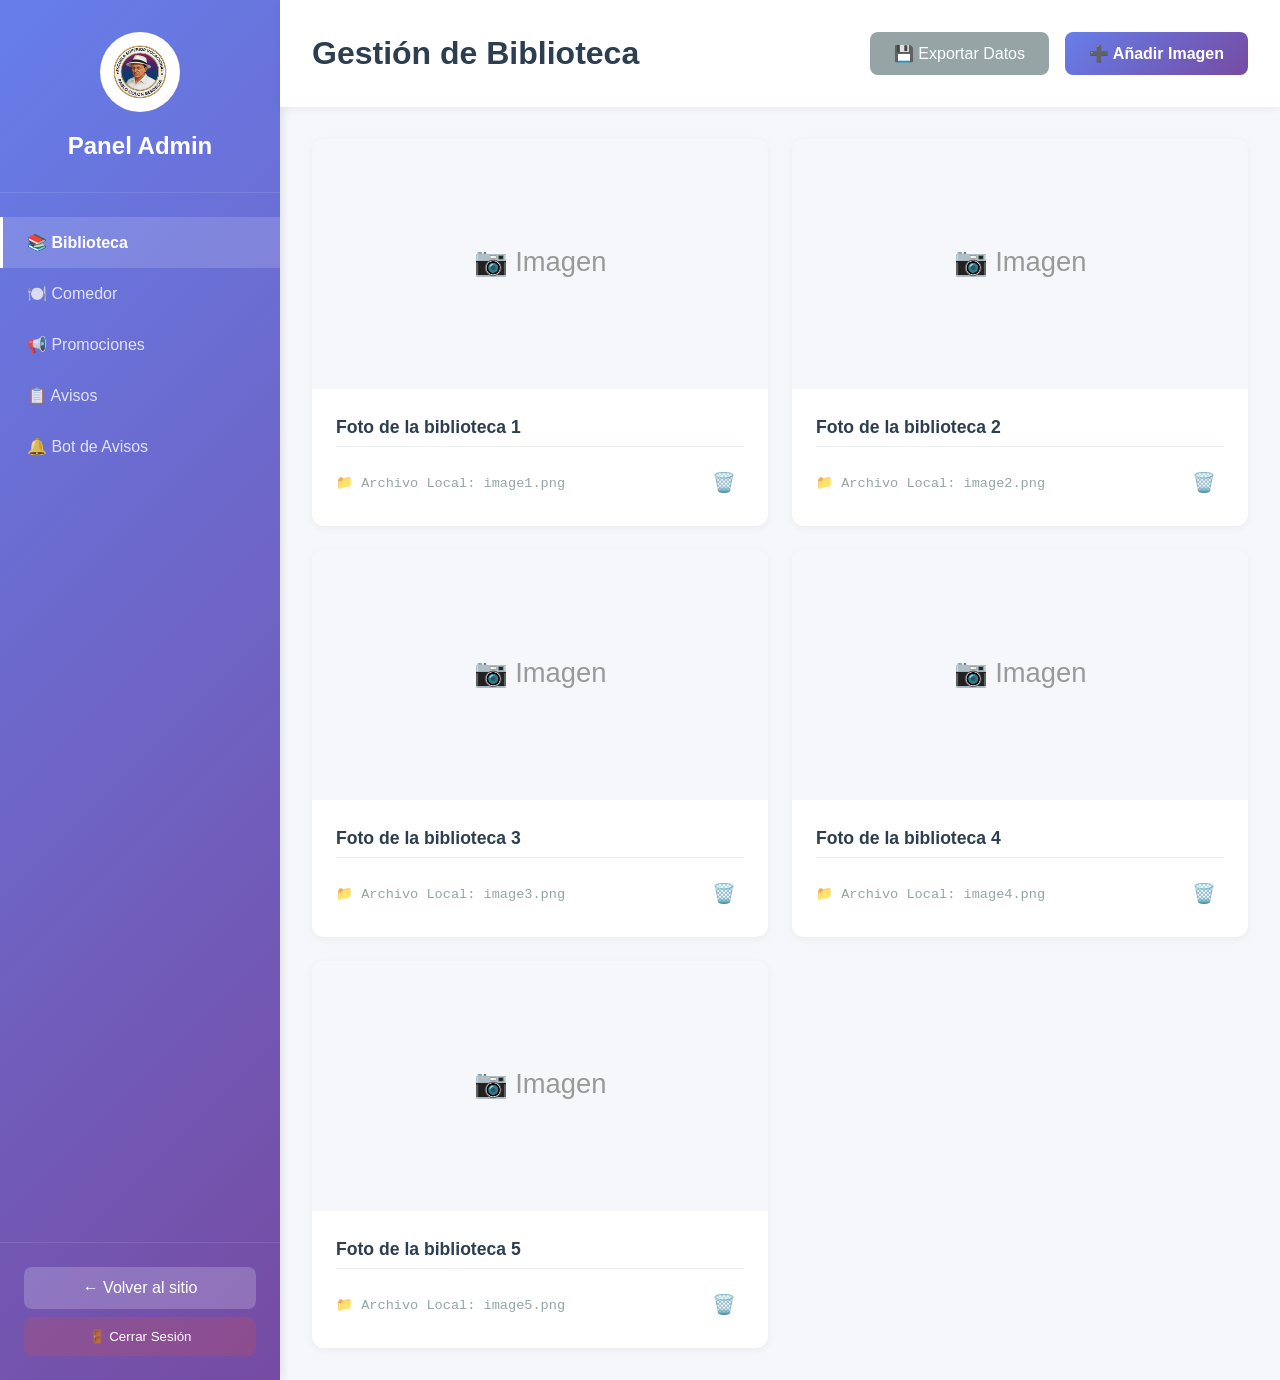
==== admin.html @ b967933d "Add files via upload" ====
<!DOCTYPE html>
<html lang="es">

<head>
  <meta charset="UTF-8">
  <meta name="viewport" content="width=device-width, initial-scale=1.0">
  <title>Dashboard Administrativo - PCB</title>
  <link rel="stylesheet" href="admin.css">
  <link rel="stylesheet" href="dark-mode-fix.css">
  <link rel="stylesheet" href="image-popup.css">
  <script src="js/crypto-utils.js"></script>
  <script src="js/jwt-simple.js"></script>
  <script src="js/auth-jwt.js"></script>
</head>

<body>
  <script>
    // Proteger página de admin con JWT
    (async function () {
      const isAuth = await AuthJWT.isAuthenticated();
      if (!isAuth) {
        window.location.href = 'login.html';
      }
    })();
  </script>

  <div class="admin-container">
    <!-- Sidebar -->
    <aside class="admin-sidebar">
      <div class="admin-logo">
        <img src="LOGO6.png" alt="Logo PCB">
        <h2>Panel Admin</h2>
      </div>
      <nav class="admin-nav">
        <button class="nav-btn active" data-section="biblioteca">
          📚 Biblioteca
        </button>
        <button class="nav-btn" data-section="comedor">
          🍽️ Comedor
        </button>
        <button class="nav-btn" data-section="promociones">
          📢 Promociones
        </button>
        <button class="nav-btn" data-section="avisos">
          📋 Avisos
        </button>
        <button class="nav-btn" data-section="bot">
          🔔 Bot de Avisos
        </button>
      </nav>
      <div class="admin-footer">
        <a href="index.html" class="btn-back">← Volver al sitio</a>
        <button onclick="AuthJWT.logout()" class="btn-back"
          style="margin-top: 0.5rem; background: rgba(231, 76, 60, 0.2); border: none; cursor: pointer; width: 100%;">
          🚪 Cerrar Sesión
        </button>
      </div>
    </aside>

    <!-- Main Content -->
    <main class="admin-main">
      <header class="admin-header">
        <h1 id="sectionTitle">Gestión de Biblioteca</h1>
        <div class="admin-actions">
          <button class="btn-secondary" id="btnExportData" title="Exportar datos a JSON">
            💾 Exportar Datos
          </button>
          <button class="btn-primary" id="btnEditMenu" style="display: none;">
            📝 Editar Menú
          </button>
          <button class="btn-primary" id="btnAddImage">
            ➕ Añadir Imagen
          </button>
        </div>
      </header>

      <!-- Content Area -->
      <div class="admin-content">
        <!-- Menu Editor (only for comedor section) -->
        <div class="menu-editor-section" id="menuEditorSection" style="display: none;">
          <div class="upload-card">
            <h3>📝 Editar Menú del Día</h3>
            <form id="menuForm">
              <div class="menu-section">
                <h4>🌅 Desayuno</h4>
                <div class="form-group">
                  <label>Items del desayuno (uno por línea):</label>
                  <textarea id="desayunoItems" rows="5"
                    placeholder="Ej:&#10;Revoltillo&#10;Peras Frescas&#10;Melocotones&#10;Leche"></textarea>
                </div>
              </div>

              <div class="menu-section">
                <h4>🍽️ Almuerzo</h4>
                <div class="form-group">
                  <label>Items del almuerzo (uno por línea):</label>
                  <textarea id="almuerzoItems" rows="6"
                    placeholder="Ej:&#10;Arroz&#10;Habichuelas guisadas&#10;Carne de Cerdo&#10;Zanahoria&#10;Manzana&#10;Coctel de fruta"></textarea>
                </div>
              </div>

              <div class="form-actions">
                <button type="submit" class="btn-primary">💾 Guardar Menú</button>
                <button type="button" class="btn-secondary" id="btnCancelMenu">Cancelar</button>
              </div>
            </form>
          </div>
        </div>

        <!-- Upload Form -->
        <div class="upload-section" id="uploadSection" style="display: none;">
          <div class="upload-card">
            <h3>Subir Nueva Imagen</h3>

            <!-- Tabs para elegir método -->
            <div class="upload-tabs">
              <button type="button" class="tab-btn active" data-tab="file">📁 Subir Archivo</button>
              <button type="button" class="tab-btn" data-tab="url">🔗 URL Externa</button>
            </div>

            <form id="uploadForm">
              <!-- Tab: Subir Archivo -->
              <div class="tab-content active" id="tabFile">
                <div class="form-group">
                  <label for="imageFile">Seleccionar Imagen:</label>
                  <input type="file" id="imageFile" accept="image/*">
                  <div class="file-preview" id="filePreview"></div>
                  <p class="help-text">⚠️ Nota: Para usar en GitHub, debes copiar manualmente la imagen a la carpeta
                    correspondiente o usar URL externa.</p>
                </div>
              </div>

              <!-- Tab: URL Externa -->
              <div class="tab-content" id="tabUrl" style="display: none;">
                <div class="form-group">
                  <label for="imageUrl">URL de la Imagen:</label>
                  <input type="url" id="imageUrl" placeholder="https://ejemplo.com/imagen.jpg">
                  <p class="help-text">
                    💡 Puedes usar servicios como:
                    <br>• <a href="https://imgur.com" target="_blank">Imgur</a> (recomendado)
                    <br>• <a href="https://postimages.org" target="_blank">PostImages</a>
                    <br>• Google Drive (asegúrate de que sea público)
                  </p>
                  <div class="url-preview" id="urlPreview"></div>
                </div>
              </div>

              <div class="form-group">
                <label for="imageTitle">Título (opcional):</label>
                <input type="text" id="imageTitle" placeholder="Ej: Inscripción Abierta 2026">
              </div>
              <div class="form-group">
                <label for="imageDescription">Descripción (opcional):</label>
                <textarea id="imageDescription" rows="3"
                  placeholder="Ej: ¡Únete a nuestra familia educativa!"></textarea>
              </div>
              <div class="form-actions">
                <button type="submit" class="btn-primary">Guardar Imagen</button>
                <button type="button" class="btn-secondary" id="btnCancelUpload">Cancelar</button>
              </div>
            </form>
          </div>
        </div>

        <!-- Bot Configuration (only for bot section) -->
        <div class="bot-config-section" id="botConfigSection" style="display: none;">
          <div class="upload-card">
            <h3>🔔 Configuración del Bot de Avisos</h3>
            <p style="margin-bottom: 1.5rem; color: #7f8c8d;">
              Selecciona los avisos y promociones que quieres mostrar en el bot flotante del sitio web.
            </p>
            <div id="botItemsList">
              <!-- Items will be loaded here -->
            </div>
            <div class="form-actions" style="margin-top: 1.5rem;">
              <button type="button" class="btn-primary" id="btnSaveBotConfig">💾 Guardar Configuración</button>
            </div>
          </div>
        </div>

        <!-- Gallery Grid -->
        <div class="gallery-grid" id="galleryGrid">
          <!-- Images will be loaded here dynamically -->
        </div>

        <!-- Empty State -->
        <div class="empty-state" id="emptyState" style="display: none;">
          <div class="empty-icon">📸</div>
          <h3>No hay imágenes</h3>
          <p>Añade tu primera imagen usando el botón de arriba</p>
        </div>
      </div>
    </main>
  </div>

  <!-- Delete Confirmation Modal -->
  <div class="modal" id="deleteModal">
    <div class="modal-content">
      <h3>⚠️ Confirmar Eliminación</h3>
      <p>¿Estás seguro de que deseas eliminar esta imagen?</p>
      <p class="modal-warning">Esta acción no se puede deshacer.</p>
      <div class="modal-actions">
        <button class="btn-danger" id="btnConfirmDelete">Eliminar</button>
        <button class="btn-secondary" id="btnCancelDelete">Cancelar</button>
      </div>
    </div>
  </div>

  <script src="image-popup.js"></script>
  <script src="admin.js"></script>
  <script>
    // Initialize image popup for gallery items after they are rendered
    // This will be called after renderGallery() in admin.js
    window.addEventListener('DOMContentLoaded', function () {
      // Create a MutationObserver to watch for changes in the gallery
      const galleryGrid = document.getElementById('galleryGrid');

      if (galleryGrid) {
        const observer = new MutationObserver(function (mutations) {
          // Re-initialize popup for gallery items whenever the gallery changes
          setTimeout(() => {
            if (window.imagePopup && window.imagePopup.init) {
              window.imagePopup.init('.gallery-item', '.gallery-item-image');
            }
          }, 100);
        });

        observer.observe(galleryGrid, {
          childList: true,
          subtree: true
        });

        // Initial initialization
        setTimeout(() => {
          if (window.imagePopup && window.imagePopup.init) {
            window.imagePopup.init('.gallery-item', '.gallery-item-image');
          }
        }, 500);
      }
    });
  </script>
</body>

</html>
---- admin.css ----
* {
  margin: 0;
  padding: 0;
  box-sizing: border-box;
}

body {
  font-family: -apple-system, BlinkMacSystemFont, 'Segoe UI', Roboto, Oxygen, Ubuntu, Cantarell, sans-serif;
  background: #f5f7fa;
  color: #2c3e50;
}

/* Upload Tabs */
.upload-tabs {
  display: flex;
  gap: 0.5rem;
  margin-bottom: 1.5rem;
  border-bottom: 2px solid #e0e0e0;
}

.tab-btn {
  flex: 1;
  padding: 0.75rem 1rem;
  background: transparent;
  border: none;
  border-bottom: 3px solid transparent;
  color: #666;
  font-size: 0.95rem;
  font-weight: 500;
  cursor: pointer;
  transition: all 0.3s ease;
}

.tab-btn:hover {
  color: #667eea;
  background: rgba(102, 126, 234, 0.05);
}

.tab-btn.active {
  color: #667eea;
  border-bottom-color: #667eea;
  background: rgba(102, 126, 234, 0.1);
}

.tab-content {
  display: none;
}

.tab-content.active {
  display: block;
}

.help-text {
  font-size: 0.85rem;
  color: #666;
  margin-top: 0.5rem;
  line-height: 1.5;
}

.help-text a {
  color: #667eea;
  text-decoration: none;
}

.help-text a:hover {
  text-decoration: underline;
}

.url-preview {
  margin-top: 1rem;
  padding: 1rem;
  background: #f8f9fa;
  border-radius: 8px;
  text-align: center;
}

.url-preview img {
  max-width: 100%;
  max-height: 300px;
  border-radius: 8px;
  box-shadow: 0 2px 8px rgba(0,0,0,0.1);
}

.admin-container {
  display: flex;
  min-height: 100vh;
}

/* Sidebar */
.admin-sidebar {
  width: 280px;
  background: linear-gradient(135deg, #667eea 0%, #764ba2 100%);
  color: white;
  display: flex;
  flex-direction: column;
  box-shadow: 2px 0 10px rgba(0,0,0,0.1);
}

.admin-logo {
  padding: 2rem 1.5rem;
  text-align: center;
  border-bottom: 1px solid rgba(255,255,255,0.1);
}

.admin-logo img {
  width: 80px;
  height: 80px;
  border-radius: 50%;
  margin-bottom: 1rem;
  background: white;
  padding: 0.5rem;
}

.admin-logo h2 {
  font-size: 1.5rem;
  font-weight: 600;
}

.admin-nav {
  flex: 1;
  padding: 1.5rem 0;
}

.nav-btn {
  width: 100%;
  padding: 1rem 1.5rem;
  background: transparent;
  border: none;
  color: rgba(255,255,255,0.8);
  font-size: 1rem;
  text-align: left;
  cursor: pointer;
  transition: all 0.3s ease;
  border-left: 3px solid transparent;
}

.nav-btn:hover {
  background: rgba(255,255,255,0.1);
  color: white;
}

.nav-btn.active {
  background: rgba(255,255,255,0.15);
  color: white;
  border-left-color: white;
  font-weight: 600;
}

.admin-footer {
  padding: 1.5rem;
  border-top: 1px solid rgba(255,255,255,0.1);
}

.btn-back {
  display: block;
  padding: 0.75rem;
  background: rgba(255,255,255,0.2);
  color: white;
  text-decoration: none;
  text-align: center;
  border-radius: 8px;
  transition: all 0.3s ease;
}

.btn-back:hover {
  background: rgba(255,255,255,0.3);
}

/* Main Content */
.admin-main {
  flex: 1;
  display: flex;
  flex-direction: column;
}

.admin-header {
  background: white;
  padding: 2rem;
  box-shadow: 0 2px 10px rgba(0,0,0,0.05);
  display: flex;
  justify-content: space-between;
  align-items: center;
}

.admin-header h1 {
  font-size: 2rem;
  color: #2c3e50;
}

.admin-actions {
  display: flex;
  gap: 1rem;
}

.btn-primary {
  padding: 0.75rem 1.5rem;
  background: linear-gradient(135deg, #667eea 0%, #764ba2 100%);
  color: white;
  border: none;
  border-radius: 8px;
  font-size: 1rem;
  cursor: pointer;
  transition: all 0.3s ease;
  font-weight: 600;
}

.btn-primary:hover {
  transform: translateY(-2px);
  box-shadow: 0 5px 15px rgba(102, 126, 234, 0.4);
}

.btn-secondary {
  padding: 0.75rem 1.5rem;
  background: #95a5a6;
  color: white;
  border: none;
  border-radius: 8px;
  font-size: 1rem;
  cursor: pointer;
  transition: all 0.3s ease;
}

.btn-secondary:hover {
  background: #7f8c8d;
}

.btn-danger {
  padding: 0.75rem 1.5rem;
  background: #e74c3c;
  color: white;
  border: none;
  border-radius: 8px;
  font-size: 1rem;
  cursor: pointer;
  transition: all 0.3s ease;
}

.btn-danger:hover {
  background: #c0392b;
}

/* Content Area */
.admin-content {
  flex: 1;
  padding: 2rem;
  overflow-y: auto;
}

/* Upload Section */
.upload-section,
.menu-editor-section {
  margin-bottom: 2rem;
}

.upload-card {
  background: white;
  padding: 2rem;
  border-radius: 12px;
  box-shadow: 0 2px 10px rgba(0,0,0,0.05);
}

.upload-card h3 {
  margin-bottom: 1.5rem;
  color: #2c3e50;
}

.upload-card h4 {
  margin-top: 1.5rem;
  margin-bottom: 1rem;
  color: #667eea;
  font-size: 1.2rem;
}

.menu-section {
  margin-bottom: 2rem;
  padding: 1.5rem;
  background: #f8f9fa;
  border-radius: 8px;
  border-left: 4px solid #667eea;
}

.form-group {
  margin-bottom: 1.5rem;
}

.form-group label {
  display: block;
  margin-bottom: 0.5rem;
  font-weight: 600;
  color: #2c3e50;
}

.form-group input[type="file"] {
  width: 100%;
  padding: 0.75rem;
  border: 2px dashed #ddd;
  border-radius: 8px;
  cursor: pointer;
}

.form-group input[type="text"],
.form-group textarea {
  width: 100%;
  padding: 0.75rem;
  border: 1px solid #ddd;
  border-radius: 8px;
  font-size: 1rem;
  font-family: inherit;
}

.form-group input:focus,
.form-group textarea:focus {
  outline: none;
  border-color: #667eea;
}

.file-preview {
  margin-top: 1rem;
}

.file-preview img {
  max-width: 300px;
  max-height: 300px;
  border-radius: 8px;
  box-shadow: 0 2px 10px rgba(0,0,0,0.1);
}

.form-actions {
  display: flex;
  gap: 1rem;
  margin-top: 2rem;
}

/* Gallery Grid */
.gallery-grid {
  display: grid;
  grid-template-columns: repeat(auto-fill, minmax(300px, 1fr));
  gap: 1.5rem;
}

.gallery-item {
  background: white;
  border-radius: 12px;
  overflow: hidden;
  box-shadow: 0 2px 10px rgba(0,0,0,0.05);
  transition: all 0.3s ease;
}

.gallery-item:hover {
  transform: translateY(-5px);
  box-shadow: 0 5px 20px rgba(0,0,0,0.1);
}

.gallery-item-image {
  width: 100%;
  height: 250px;
  object-fit: cover;
  background: #f5f7fa;
}

.gallery-item-content {
  padding: 1.5rem;
}

.gallery-item-title {
  font-size: 1.1rem;
  font-weight: 600;
  color: #2c3e50;
  margin-bottom: 0.5rem;
}

.gallery-item-description {
  color: #7f8c8d;
  font-size: 0.9rem;
  margin-bottom: 1rem;
}

.gallery-item-meta {
  display: flex;
  justify-content: space-between;
  align-items: center;
  padding-top: 1rem;
  border-top: 1px solid #ecf0f1;
}

.gallery-item-filename {
  font-size: 0.85rem;
  color: #95a5a6;
  font-family: monospace;
}

.gallery-item-actions {
  display: flex;
  gap: 0.5rem;
}

.btn-icon {
  padding: 0.5rem;
  background: transparent;
  border: none;
  cursor: pointer;
  font-size: 1.2rem;
  border-radius: 6px;
  transition: all 0.3s ease;
}

.btn-icon:hover {
  background: #ecf0f1;
}

.btn-icon.delete:hover {
  background: #fee;
  color: #e74c3c;
}

/* Empty State */
.empty-state {
  text-align: center;
  padding: 4rem 2rem;
}

.empty-icon {
  font-size: 5rem;
  margin-bottom: 1rem;
  opacity: 0.5;
}

.empty-state h3 {
  color: #7f8c8d;
  margin-bottom: 0.5rem;
}

.empty-state p {
  color: #95a5a6;
}

/* Modal */
.modal {
  display: none;
  position: fixed;
  top: 0;
  left: 0;
  width: 100%;
  height: 100%;
  background: rgba(0,0,0,0.5);
  z-index: 1000;
  align-items: center;
  justify-content: center;
}

.modal.active {
  display: flex;
}

.modal-content {
  background: white;
  padding: 2rem;
  border-radius: 12px;
  max-width: 500px;
  width: 90%;
  box-shadow: 0 10px 40px rgba(0,0,0,0.2);
}

.modal-content h3 {
  margin-bottom: 1rem;
  color: #2c3e50;
}

.modal-content p {
  margin-bottom: 1rem;
  color: #7f8c8d;
}

.modal-warning {
  color: #e74c3c;
  font-weight: 600;
}

.modal-actions {
  display: flex;
  gap: 1rem;
  margin-top: 2rem;
}

/* Bot Configuration */
.bot-config-section {
  margin-bottom: 2rem;
}

.bot-item {
  display: flex;
  align-items: center;
  padding: 1rem;
  background: #f8f9fa;
  border-radius: 10px;
  margin-bottom: 1rem;
  transition: all 0.3s ease;
}

.bot-item:hover {
  background: #e9ecef;
}

.bot-item-checkbox {
  margin-right: 1rem;
  width: 20px;
  height: 20px;
  cursor: pointer;
}

.bot-item-preview {
  width: 80px;
  height: 80px;
  object-fit: cover;
  border-radius: 8px;
  margin-right: 1rem;
}

.bot-item-info {
  flex: 1;
}

.bot-item-info h4 {
  margin: 0 0 0.25rem 0;
  color: #2c3e50;
}

.bot-item-info p {
  margin: 0;
  color: #7f8c8d;
  font-size: 0.85rem;
}

/* Responsive */
@media (max-width: 768px) {
  .admin-container {
    flex-direction: column;
  }

  .admin-sidebar {
    width: 100%;
  }

  .admin-header {
    flex-direction: column;
    gap: 1rem;
    align-items: flex-start;
  }

  .gallery-grid {
    grid-template-columns: 1fr;
  }
}
---- dark-mode-fix.css ----
/* =========================================
   DARK MODE FUTURISTA - ARCHIVO STANDALONE
   Importar este archivo DESPUÉS de styles.css
   ========================================= */

/* === PALETA DARK TECH FUTURISTA === */
body.dark-mode {
    --primary: #38BDF8 !important;
    --primary-light: #0EA5E9 !important;
    --accent: #A855F7 !important;
    --bg: #0B1220 !important;
    --bg-alt: #0F172A !important;
    --card: #111827 !important;
    --text-main: #E5E7EB !important;
    --text-soft: #9CA3AF !important;
    --border-soft: #1F2933 !important;
    --border: #1F2933 !important;
    --gradient-1: linear-gradient(135deg, #38BDF8 0%, #A855F7 100%) !important;
    --gradient-2: linear-gradient(135deg, #A855F7 0%, #EF4444 100%) !important;
    --gradient-3: linear-gradient(135deg, #0EA5E9 0%, #38BDF8 100%) !important;
    --accent-pink: #A855F7 !important;
    --accent-cyan: #38BDF8 !important;
    --success: #22C55E !important;
    --warning: #FACC15 !important;
    --danger: #EF4444 !important;
    background: #0B1220;
    color: #E5E7EB;
}

/* === FIX HERO IMAGES === */
body.dark-mode .hero {
    background: linear-gradient(135deg, rgba(11, 18, 32, 0.85) 0%, rgba(15, 23, 42, 0.85) 100%),
        url('images14.jpeg') center center no-repeat !important;
    background-size: cover !important;
    background-attachment: scroll !important;
    background-position: center center !important;
}

body.dark-mode .hero::before {
    opacity: 0.2 !important;
}

body.dark-mode .hero img {
    opacity: 0.9 !important;
    filter: brightness(0.95) contrast(1.1) !important;
    transition: all 0.3s ease;
}

body.dark-mode .hero img:hover {
    opacity: 1 !important;
    filter: brightness(1) contrast(1.15) !important;
}

/* === HEADER === */
body.dark-mode .site-header {
    background: rgba(11, 18, 32, 0.95) !important;
    border-bottom: 1px solid var(--border-soft) !important;
    box-shadow: 0 2px 20px rgba(56, 189, 248, 0.1) !important;
    backdrop-filter: blur(10px);
}

body.dark-mode .site-header.scrolled {
    box-shadow: 0 4px 30px rgba(56, 189, 248, 0.15) !important;
}

body.dark-mode .logo-title,
body.dark-mode .logo-subtitle {
    color: var(--text-main) !important;
}

body.dark-mode .main-nav a {
    color: #ffffff !important;
    background: var(--primary) !important;
}

body.dark-mode .main-nav a:hover {
    color: #ffffff !important;
    background: var(--primary-light) !important;
    text-shadow: none !important;
    transform: translateY(-2px) !important;
}

/* Fix específico para asegurar visibilidad */
body.dark-mode .main-nav ul li a {
    color: #ffffff !important;
}

body.dark-mode .main-nav ul li a:hover {
    color: #ffffff !important;
    background: var(--primary-light) !important;
}

/* Dropdown menu en dark mode */
body.dark-mode .dropdown-menu {
    background: var(--card) !important;
    border: 1px solid var(--border-soft) !important;
}

body.dark-mode .dropdown-menu a {
    color: var(--text-main) !important;
    background: transparent !important;
}

body.dark-mode .dropdown-menu a:hover {
    background: var(--primary) !important;
    color: #ffffff !important;
}

/* === HERO CARDS === */
body.dark-mode .hero-card {
    background: rgba(17, 24, 39, 0.95) !important;
    backdrop-filter: blur(10px) !important;
    border: 1px solid rgba(56, 189, 248, 0.2) !important;
    box-shadow: 0 4px 20px rgba(0, 0, 0, 0.5) !important;
}

body.dark-mode .hero-card:hover {
    border-color: var(--primary) !important;
    box-shadow: 0 8px 30px rgba(56, 189, 248, 0.3) !important;
    transform: translateY(-5px) !important;
}

body.dark-mode .hero-card h2 {
    color: var(--primary) !important;
    text-shadow: 0 0 10px rgba(56, 189, 248, 0.3);
}

body.dark-mode .hero-card ul {
    color: var(--text-main) !important;
}

body.dark-mode .hero-card li {
    color: var(--text-main) !important;
    border-bottom-color: rgba(56, 189, 248, 0.1) !important;
}

body.dark-mode .hero-card p {
    color: var(--text-soft) !important;
}

body.dark-mode .hero-card .btn {
    margin-top: 1rem;
}

/* === BOTONES === */
body.dark-mode .btn-primary {
    background: var(--primary) !important;
    color: #ffffff !important;
    box-shadow: 0 4px 15px rgba(56, 189, 248, 0.3) !important;
}

body.dark-mode .btn-primary:hover {
    background: var(--primary-light) !important;
    color: #ffffff !important;
    box-shadow: 0 6px 20px rgba(56, 189, 248, 0.4) !important;
    transform: translateY(-2px) !important;
}

body.dark-mode .btn-secondary {
    background: transparent !important;
    color: var(--text-main) !important;
    border: 1px solid var(--border-soft) !important;
}

body.dark-mode .btn-secondary:hover {
    background: var(--card) !important;
    border-color: var(--primary) !important;
    color: var(--primary) !important;
}

/* === CARDS === */
body.dark-mode .card,
body.dark-mode .service-card,
body.dark-mode .program-card,
body.dark-mode .resource-card {
    background: var(--card) !important;
    border: 1px solid var(--border-soft) !important;
    box-shadow: 0 4px 15px rgba(0, 0, 0, 0.2) !important;
}

body.dark-mode .card:hover,
body.dark-mode .service-card:hover,
body.dark-mode .program-card:hover {
    border-color: var(--primary) !important;
    box-shadow: 0 8px 25px rgba(56, 189, 248, 0.15) !important;
}

body.dark-mode .card h2,
body.dark-mode .card h3,
body.dark-mode .service-card h3 {
    color: var(--text-main) !important;
}

body.dark-mode .card p,
body.dark-mode .service-card p {
    color: var(--text-soft) !important;
}

/* === INPUTS === */
body.dark-mode input,
body.dark-mode textarea,
body.dark-mode select {
    background: rgba(255, 255, 255, 0.05) !important;
    border: 1px solid var(--border-soft) !important;
    color: var(--text-main) !important;
}

body.dark-mode input:focus,
body.dark-mode textarea:focus,
body.dark-mode select:focus {
    border-color: var(--primary) !important;
    box-shadow: 0 0 15px rgba(56, 189, 248, 0.2) !important;
    background: rgba(255, 255, 255, 0.08) !important;
}

body.dark-mode input::placeholder,
body.dark-mode textarea::placeholder {
    color: var(--text-soft) !important;
    opacity: 0.6;
}

/* === SIDEBAR === */
body.dark-mode .sidebar-menu {
    background: var(--bg-alt) !important;
    border-left: 1px solid var(--border-soft) !important;
    box-shadow: -4px 0 20px rgba(0, 0, 0, 0.3) !important;
}

body.dark-mode .sidebar-header {
    background: var(--card) !important;
    border-bottom: 1px solid var(--border-soft) !important;
    color: var(--text-main) !important;
}

body.dark-mode .sidebar-option {
    color: var(--text-main) !important;
    border-bottom: 1px solid var(--border-soft) !important;
}

body.dark-mode .sidebar-option:hover {
    background: var(--card) !important;
    color: var(--primary) !important;
}

/* === AI ASSISTANT BUTTON === */
body.dark-mode .ai-assistant-btn {
    background: linear-gradient(135deg, var(--primary) 0%, var(--accent) 100%) !important;
    box-shadow: 0 6px 25px rgba(168, 85, 247, 0.4) !important;
}

body.dark-mode .ai-assistant-btn:hover {
    box-shadow: 0 8px 35px rgba(168, 85, 247, 0.6) !important;
}

/* === FUTURISTIC INPUTS === */
body.dark-mode .futuristic-input {
    background: rgba(255, 255, 255, 0.05) !important;
    border-color: rgba(56, 189, 248, 0.3) !important;
    color: var(--text-main) !important;
}

body.dark-mode .futuristic-input:focus {
    border-color: var(--primary) !important;
    box-shadow: 0 0 20px rgba(56, 189, 248, 0.3) !important;
}

/* === FUTURISTIC BUTTONS === */
body.dark-mode .futuristic-btn {
    background: linear-gradient(45deg, var(--primary), var(--accent)) !important;
    box-shadow: 0 4px 20px rgba(56, 189, 248, 0.3) !important;
}

body.dark-mode .futuristic-btn:hover {
    box-shadow: 0 6px 30px rgba(56, 189, 248, 0.5) !important;
}

/* === LINKS === */
body.dark-mode a {
    color: var(--primary) !important;
}

body.dark-mode a:hover {
    color: var(--primary-light) !important;
    text-shadow: 0 0 10px rgba(56, 189, 248, 0.3);
}
---- image-popup.css ----
/* Image Popup and Hover Effects */

/* Hover effect for images */
.promotion-item,
.card img,
.menu-item {
  transition: transform 0.3s ease, box-shadow 0.3s ease;
  cursor: pointer;
}

.promotion-item:hover,
.card:hover {
  transform: scale(1.05);
  box-shadow: 0 10px 30px rgba(0, 0, 0, 0.3);
  z-index: 10;
}

.promotion-image:hover,
.card img:hover {
  transform: scale(1.02);
}

/* Popup Modal */
.image-popup-overlay {
  display: none;
  position: fixed;
  top: 0;
  left: 0;
  width: 100%;
  height: 100%;
  background: rgba(0, 0, 0, 0.9);
  z-index: 9999;
  justify-content: center;
  align-items: center;
  animation: fadeIn 0.3s ease;
}

.image-popup-overlay.active {
  display: flex;
}

@keyframes fadeIn {
  from {
    opacity: 0;
  }
  to {
    opacity: 1;
  }
}

.image-popup-content {
  position: relative;
  max-width: 90%;
  max-height: 90%;
  animation: zoomIn 0.3s ease;
}

@keyframes zoomIn {
  from {
    transform: scale(0.5);
    opacity: 0;
  }
  to {
    transform: scale(1);
    opacity: 1;
  }
}

.image-popup-content img {
  max-width: 100%;
  max-height: 90vh;
  border-radius: 10px;
  box-shadow: 0 20px 60px rgba(0, 0, 0, 0.5);
}

.image-popup-caption {
  background: white;
  padding: 1.5rem;
  border-radius: 0 0 10px 10px;
  text-align: center;
}

.image-popup-caption h3 {
  margin: 0 0 0.5rem 0;
  color: #2c3e50;
}

.image-popup-caption p {
  margin: 0;
  color: #7f8c8d;
}

.popup-close {
  position: absolute;
  top: -50px;
  right: 0;
  background: white;
  border: none;
  width: 40px;
  height: 40px;
  border-radius: 50%;
  font-size: 1.5rem;
  cursor: pointer;
  display: flex;
  align-items: center;
  justify-content: center;
  transition: all 0.3s ease;
  color: #2c3e50;
}

.popup-close:hover {
  background: #e74c3c;
  color: white;
  transform: rotate(90deg);
}

/* Navigation arrows */
.popup-nav {
  position: absolute;
  top: 50%;
  transform: translateY(-50%);
  background: rgba(255, 255, 255, 0.9);
  border: none;
  width: 50px;
  height: 50px;
  border-radius: 50%;
  font-size: 1.5rem;
  cursor: pointer;
  transition: all 0.3s ease;
  display: flex;
  align-items: center;
  justify-content: center;
}

.popup-nav:hover {
  background: white;
  transform: translateY(-50%) scale(1.1);
}

.popup-nav.prev {
  left: 20px;
}

.popup-nav.next {
  right: 20px;
}

/* Menu item hover */
#menuDelDia ul li {
  transition: all 0.3s ease;
  padding: 0.5rem;
  border-radius: 5px;
  cursor: pointer;
}

#menuDelDia ul li:hover {
  background: rgba(102, 126, 234, 0.1);
  transform: translateX(10px);
  padding-left: 1rem;
}

/* Responsive */
@media (max-width: 768px) {
  .image-popup-content {
    max-width: 95%;
  }

  .popup-close {
    top: -40px;
    width: 35px;
    height: 35px;
  }

  .popup-nav {
    width: 40px;
    height: 40px;
    font-size: 1.2rem;
  }

  .popup-nav.prev {
    left: 10px;
  }

  .popup-nav.next {
    right: 10px;
  }
}
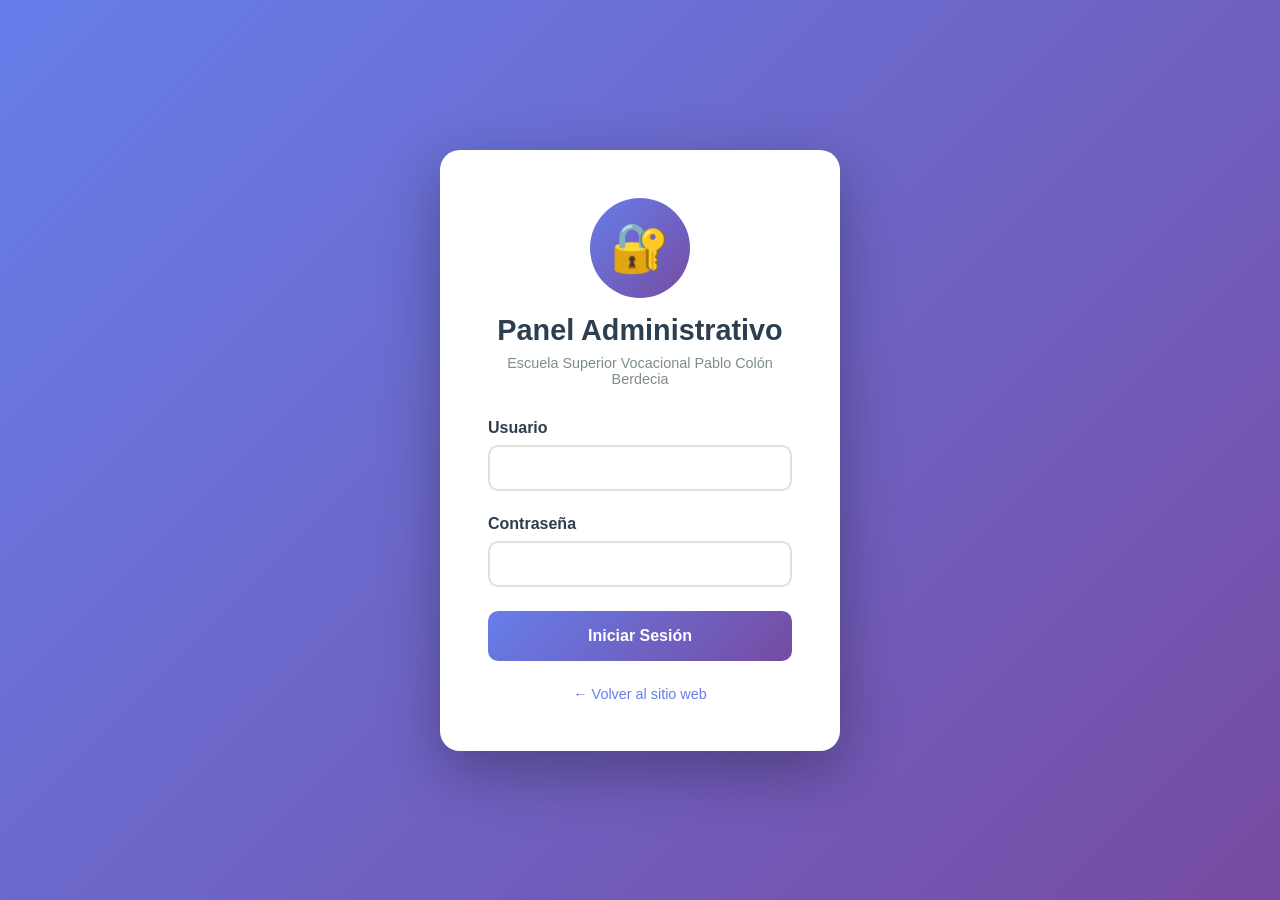
==== commit 1885a746: "Add files via upload" ====
--- a/admin.html
+++ b/admin.html
@@ -8,6 +8,7 @@
   <link rel="stylesheet" href="admin.css">
   <link rel="stylesheet" href="dark-mode-fix.css">
   <link rel="stylesheet" href="image-popup.css">
+  <script src="js/services-manager.js"></script>
   <script src="js/crypto-utils.js"></script>
   <script src="js/jwt-simple.js"></script>
   <script src="js/auth-jwt.js"></script>
@@ -32,10 +33,7 @@
         <h2>Panel Admin</h2>
       </div>
       <nav class="admin-nav">
-        <button class="nav-btn active" data-section="biblioteca">
-          📚 Biblioteca
-        </button>
-        <button class="nav-btn" data-section="comedor">
+        <button class="nav-btn active" data-section="comedor">
           🍽️ Comedor
         </button>
         <button class="nav-btn" data-section="promociones">
@@ -46,6 +44,9 @@
         </button>
         <button class="nav-btn" data-section="bot">
           🔔 Bot de Avisos
+        </button>
+        <button class="nav-btn" data-section="novedades">
+          📢 Novedades
         </button>
       </nav>
       <div class="admin-footer">
@@ -60,7 +61,7 @@
     <!-- Main Content -->
     <main class="admin-main">
       <header class="admin-header">
-        <h1 id="sectionTitle">Gestión de Biblioteca</h1>
+        <h1 id="sectionTitle">Gestión de Comedor</h1>
         <div class="admin-actions">
           <button class="btn-secondary" id="btnExportData" title="Exportar datos a JSON">
             💾 Exportar Datos
@@ -178,6 +179,53 @@
           </div>
         </div>
 
+        <!-- Gestión de Novedades (solo visible en sección Novedades) -->
+        <div id="novedadesSection" style="display:none;">
+          <div class="upload-card">
+            <h3>📢 Gestión de Novedades (Popup)</h3>
+            <p style="color:#7f8c8d; margin-bottom:1.5rem;">La noticia más reciente aparecerá automáticamente en el popup de la página principal.</p>
+
+            <form id="newsForm" style="display:flex; gap:10px; flex-wrap:wrap; margin-bottom:20px; align-items:flex-end;">
+              <div style="flex:1; min-width:200px;">
+                <label class="form-label">Título</label>
+                <input type="text" id="newsTitle" placeholder="Ej: ¡Matrícula Abierta!"
+                  style="width:100%; padding:8px; border:1px solid #ddd; border-radius:6px; margin-top:4px;" required>
+              </div>
+              <div style="flex:2; min-width:300px;">
+                <label class="form-label">Mensaje</label>
+                <input type="text" id="newsMessage" placeholder="Detalles de la noticia..."
+                  style="width:100%; padding:8px; border:1px solid #ddd; border-radius:6px; margin-top:4px;" required>
+              </div>
+              <div style="flex:1; min-width:200px;">
+                <label class="form-label">URL Imagen (Opcional)</label>
+                <input type="text" id="newsImage" placeholder="https://..."
+                  style="width:100%; padding:8px; border:1px solid #ddd; border-radius:6px; margin-top:4px;">
+              </div>
+              <button type="submit" class="btn-primary">📤 Publicar</button>
+            </form>
+
+            <ul id="newsList" style="list-style:none; padding:0;">
+              <!-- Noticias se renderizan con JS -->
+            </ul>
+          </div>
+        </div>
+
+        <!-- Recomendaciones del Comedor (solo visible en sección Comedor) -->
+        <div id="recomendacionesAdminSection" style="display:none; margin-bottom: 2rem;">
+          <div style="background:white; border-radius:12px; padding:1.5rem; box-shadow:0 2px 10px rgba(0,0,0,0.06); border-left: 4px solid #667eea;">
+            <div style="display:flex; align-items:center; justify-content:space-between; margin-bottom:1.2rem;">
+              <div>
+                <h3 style="margin:0; color:#2c3e50; font-size:1.2rem;">💬 Recomendaciones de Estudiantes</h3>
+                <p style="margin:0.3rem 0 0; color:#7f8c8d; font-size:0.88rem;">Gestiona las recomendaciones enviadas desde el comedor</p>
+              </div>
+              <span id="recCount" style="background:#667eea; color:white; padding:0.3rem 0.8rem; border-radius:20px; font-size:0.85rem; font-weight:600;">0</span>
+            </div>
+            <div id="recomendacionesAdminList">
+              <!-- Cards se renderizan con JS -->
+            </div>
+          </div>
+        </div>
+
         <!-- Gallery Grid -->
         <div class="gallery-grid" id="galleryGrid">
           <!-- Images will be loaded here dynamically -->
@@ -202,6 +250,121 @@
       <div class="modal-actions">
         <button class="btn-danger" id="btnConfirmDelete">Eliminar</button>
         <button class="btn-secondary" id="btnCancelDelete">Cancelar</button>
+      </div>
+    </div>
+  </div>
+
+  <!-- Edit News Modal -->
+  <div class="modal" id="editNewsModal">
+    <div class="modal-content">
+      <h3>✏️ Editar Noticia</h3>
+      <div class="form-group" style="margin-top:1rem;">
+        <label for="editNewsTitle">Título:</label>
+        <input type="text" id="editNewsTitle" placeholder="Título de la noticia..."
+          style="width:100%; padding:0.6rem 0.8rem; border:1px solid #ddd; border-radius:6px; font-size:0.95rem; margin-top:0.3rem;">
+      </div>
+      <div class="form-group" style="margin-top:1rem;">
+        <label for="editNewsMessage">Mensaje:</label>
+        <textarea id="editNewsMessage" rows="3" placeholder="Detalles de la noticia..."
+          style="width:100%; padding:0.6rem 0.8rem; border:1px solid #ddd; border-radius:6px; font-size:0.95rem; margin-top:0.3rem; resize:vertical; font-family:inherit;"></textarea>
+      </div>
+      <div class="form-group" style="margin-top:1rem;">
+        <label for="editNewsImageUrl">URL de Imagen (opcional):</label>
+        <input type="text" id="editNewsImageUrl" placeholder="https://..."
+          style="width:100%; padding:0.6rem 0.8rem; border:1px solid #ddd; border-radius:6px; font-size:0.95rem; margin-top:0.3rem;">
+      </div>
+      <div class="modal-actions" style="margin-top:1.5rem;">
+        <button class="btn-primary" id="btnSaveNewsEdit">💾 Guardar Cambios</button>
+        <button class="btn-secondary" id="btnCancelNewsEdit">Cancelar</button>
+      </div>
+    </div>
+  </div>
+
+  <!-- Edit Gallery Item Modal -->
+  <div class="modal" id="editGalleryItemModal">
+    <div class="modal-content">
+      <h3>✏️ Editar Imagen</h3>
+      <div class="form-group" style="margin-top:1rem;">
+        <label for="editGalleryTitle">Título:</label>
+        <input type="text" id="editGalleryTitle" placeholder="Título..."
+          style="width:100%; padding:0.6rem 0.8rem; border:1px solid #ddd; border-radius:6px; font-size:0.95rem; margin-top:0.3rem;">
+      </div>
+      <div class="form-group" style="margin-top:1rem;">
+        <label for="editGalleryDesc">Descripción:</label>
+        <textarea id="editGalleryDesc" rows="3" placeholder="Descripción..."
+          style="width:100%; padding:0.6rem 0.8rem; border:1px solid #ddd; border-radius:6px; font-size:0.95rem; margin-top:0.3rem; resize:vertical; font-family:inherit;"></textarea>
+      </div>
+      <div class="form-group" style="margin-top:1rem;">
+        <label>Imagen actual:</label>
+        <div id="editGalleryImgPreview" style="margin-top:0.5rem; text-align:center;"></div>
+      </div>
+      <div class="form-group" style="margin-top:1rem;">
+        <label for="editGalleryImgFile">Reemplazar imagen (opcional):</label>
+        <input type="file" id="editGalleryImgFile" accept="image/jpeg,image/png,image/webp"
+          style="display:block; margin-top:0.4rem; font-size:0.9rem;">
+        <small style="color:#95a5a6;">Deja vacío para conservar la imagen actual.</small>
+      </div>
+      <div class="modal-actions" style="margin-top:1.5rem;">
+        <button class="btn-primary" id="btnSaveGalleryEdit">💾 Guardar Cambios</button>
+        <button class="btn-secondary" id="btnCancelGalleryEdit">Cancelar</button>
+      </div>
+    </div>
+  </div>
+
+  <!-- Edit Bot Item Modal -->
+  <div class="modal" id="editBotItemModal">
+    <div class="modal-content">
+      <h3>✏️ Editar Aviso / Promoción</h3>
+
+      <div class="form-group" style="margin-top:1rem;">
+        <label for="editBotTitle">Título:</label>
+        <input type="text" id="editBotTitle" placeholder="Título del aviso..."
+          style="width:100%; padding:0.6rem 0.8rem; border:1px solid #ddd; border-radius:6px; font-size:0.95rem; margin-top:0.3rem;">
+      </div>
+
+      <div class="form-group" style="margin-top:1rem;">
+        <label for="editBotDesc">Descripción:</label>
+        <textarea id="editBotDesc" rows="3" placeholder="Descripción del aviso..."
+          style="width:100%; padding:0.6rem 0.8rem; border:1px solid #ddd; border-radius:6px; font-size:0.95rem; margin-top:0.3rem; resize:vertical; font-family:inherit;"></textarea>
+      </div>
+
+      <div class="form-group" style="margin-top:1rem;">
+        <label>Imagen actual:</label>
+        <div id="editBotImgPreview" style="margin-top:0.5rem; text-align:center;">
+          <!-- preview rendered with JS -->
+        </div>
+      </div>
+
+      <div class="form-group" style="margin-top:1rem;">
+        <label for="editBotImgFile">Reemplazar imagen (opcional):</label>
+        <input type="file" id="editBotImgFile" accept="image/jpeg,image/png,image/webp"
+          style="display:block; margin-top:0.4rem; font-size:0.9rem;">
+        <small style="color:#95a5a6;">Deja vacío para conservar la imagen actual.</small>
+      </div>
+
+      <div class="modal-actions" style="margin-top:1.5rem;">
+        <button class="btn-primary" id="btnSaveBotItemEdit">💾 Guardar Cambios</button>
+        <button class="btn-secondary" id="btnCancelBotItemEdit">Cancelar</button>
+      </div>
+    </div>
+  </div>
+
+  <!-- Edit Recommendation Modal -->
+  <div class="modal" id="editRecModal">
+    <div class="modal-content">
+      <h3>✏️ Editar Recomendación</h3>
+      <div class="form-group" style="margin-top:1rem;">
+        <label for="editRecNombre">Nombre del Estudiante:</label>
+        <input type="text" id="editRecNombre" placeholder="Nombre..." style="width:100%; padding:0.6rem 0.8rem; border:1px solid #ddd; border-radius:6px; font-size:0.95rem; margin-top:0.3rem;">
+      </div>
+      <div class="form-group" style="margin-top:1rem;">
+        <label for="editRecTexto">Recomendación:</label>
+        <textarea id="editRecTexto" rows="4" placeholder="Texto de la recomendación..."
+          style="width:100%; padding:0.6rem 0.8rem; border:1px solid #ddd; border-radius:6px; font-size:0.95rem; margin-top:0.3rem; resize:vertical; font-family:inherit;"></textarea>
+      </div>
+      <div class="modal-actions" style="margin-top:1.5rem;">
+        <button class="btn-primary" id="btnSaveRecEdit">💾 Guardar Cambios</button>
+        <button class="btn-secondary" id="btnCancelRecEdit">Cancelar</button>
       </div>
     </div>
   </div>
